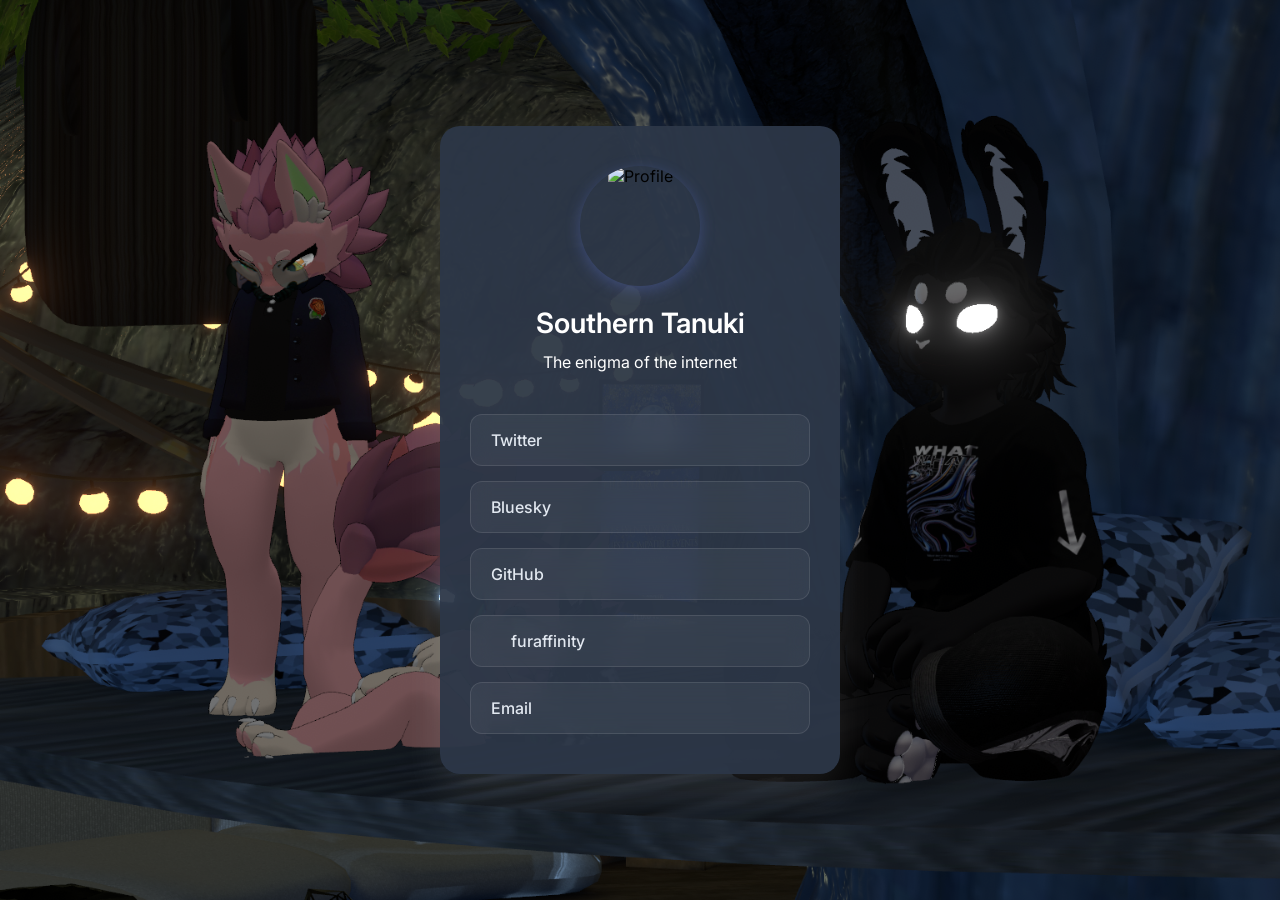
==== index.html @ 139c99a0 "int commit" ====
<!DOCTYPE html>
<html lang="en">
<head>
    <meta charset="UTF-8">
    <meta name="viewport" content="width=device-width, initial-scale=1.0">
    <title>Southern Tanuki | Link in Bio</title>
    <meta name="description" content="The enigma of the internet">
    <meta property="og:type" content="website">
    <meta property="og:url" content="southerntanuki.com">
    <meta property="og:site_name" content="Southern Tanuki">
    <meta property="og:title" content="Southern Tanuki | Link in Bio">
    <meta property="og:description" content="The enigma of the internet">
    <meta property="og:image" content="https://pbs.twimg.com/profile_images/2035266976721821696/R-woqeCP_400x400.jpg">
    <link rel="stylesheet" href="/styles.css">
    <link rel="preconnect" href="https://fonts.googleapis.com">
    <link rel="preconnect" href="https://fonts.gstatic.com" crossorigin>
    <link href="https://fonts.googleapis.com/css2?family=Inter:wght@400;500;600&display=swap" rel="stylesheet">
    <link rel="stylesheet" href="https://cdnjs.cloudflare.com/ajax/libs/font-awesome/7.0.1/css/all.min.css" integrity="sha512-2SwdPD6INVrV/lHTZbO2nodKhrnDdJK9/kg2XD1r9uGqPo1cUbujc+IYdlYdEErWNu69gVcYgdxlmVmzTWnetw==" crossorigin="anonymous" referrerpolicy="no-referrer" />
</head>
<body>
    <div class="container">
        <div class="profile-section">
            <div class="profile-image">
                <img src="https://pbs.twimg.com/profile_images/2035266976721821696/R-woqeCP_400x400.jpg" alt="Profile" class="profile-img">
            </div>
            <h1 class="profile-name">Southern Tanuki</h1>
            <p class="profile-bio">The enigma of the internet</p>
        </div>
        
        <div class="links-section">
            <div class="social-links">
                <a href="https://x.com/southerntanuki" class="social-link" target="_blank" rel="noopener noreferrer">                
                    <div class="social-name"><i class="fa-brands fa-twitter"></i> Twitter</div>
                    <i class="fa-solid fa-arrow-right social-arrow"></i>
                </a>
                <a href="https://bsky.app/profile/southerntanuki.com" class="social-link" target="_blank" rel="noopener noreferrer">
                    <div class="social-name"><i class="fa-brands fa-bluesky"></i> Bluesky</div>
                    <i class="fa-solid fa-arrow-right social-arrow"></i>
                </a>
                <a href="https://github.com/SouthernTanuki" class="social-link" target="_blank" rel="noopener noreferrer">
                    <div class="social-name"><i class="fa-brands fa-github"></i> GitHub</div>
                    <i class="fa-solid fa-arrow-right social-arrow"></i>
                </a>
                <a href="https://www.furaffinity.net/user/shadowcircuit" class="social-link" target="_blank" rel="noopener noreferrer">
                    <div class="social-name"><img src="https://simpleicons.org/icons/furaffinity.svg" alt="" class="social-icon"> furaffinity</div>
                    <i class="fa-solid fa-arrow-right social-arrow"></i>
                </a>
                <a href="mailto:hello@southerntanuki.com?body=Hi%2C%20it's%20cool%20that%20you're%20interested%20in%20contacting%20me.%20Tell%20me%20hi%20or%2C%20I%20don't%20know%2C%20suggest%20artists%20I%20should%20follow%20or%20something%20like%20that.%20That's%20what%20emails%20are%20for%2C%20right%3F%20" class="social-link" target="_blank" rel="noopener noreferrer">
                    <div class="social-name"><i class="fa-solid fa-envelope"></i> Email</div>
                    <i class="fa-solid fa-arrow-right social-arrow"></i>
                </a>
            </div>
        </div>
    </div>
</body>
</html>
---- styles.css ----
* {
    margin: 0;
    padding: 0;
    box-sizing: border-box;
}

body {
    font-family: 'Inter', -apple-system, BlinkMacSystemFont, 'Segoe UI', Roboto, Oxygen, Ubuntu, Cantarell, sans-serif;
    background: url(/assets/VRChat_2026-02-02_20-24-48.605_1920x1080.png);
    background-size: cover;
    background-position: center;
    background-repeat: no-repeat;
    min-height: 100vh;
    display: flex;
    align-items: center;
    justify-content: center;
    padding: 20px;
}

.container {
    background: rgba(45, 55, 72, 0.95);
    border-radius: 20px;
    box-shadow: 0 20px 40px rgba(255, 255, 255, 0.1);
    max-width: 400px;
    width: 100%;
    padding: 40px 30px;
    text-align: center;
}

.profile-section {
    margin-bottom: 40px;
}

.profile-image {
    width: 120px;
    height: 120px;
    margin: 0 auto 20px;
    border-radius: 50%;
    overflow: hidden;
    box-shadow: 0 4px 15px rgba(102, 126, 234, 0.3);
}

.profile-image img {
    width: 100%;
    height: 100%;
    object-fit: cover;
}

.profile-name {
    font-size: 28px;
    font-weight: 600;
    color: #fff;
    margin-bottom: 10px;
}

.profile-bio {
    font-size: 16px;
    color: #fff;
    line-height: 1.5;
}

.social-links {
    display: flex;
    flex-direction: column;
    gap: 15px;
}

.social-icon {
    width: 1em; 
    height: 1em; 
    vertical-align: middle; 
    filter: invert(1);
}

.social-link {
    display: flex;
    align-items: center;
    padding: 15px 20px;
    background: rgba(255, 255, 255, 0.05);
    border-radius: 12px;
    text-decoration: none;
    color: #e2e8f0;
    font-weight: 500;
    transition: all 0.3s ease;
    border: 1px solid rgba(255, 255, 255, 0.1);
    backdrop-filter: blur(10px);
}

.social-link:hover {
    background: rgba(102, 126, 234, 0.2);
    box-shadow: 0 4px 12px rgba(102, 126, 234, 0.2);
    border-color: #667eea;
    color: #fff;
}

.social-arrow {
    color: #667eea;
    opacity: 0.7;
}

.social-name {
    flex: 1;
    text-align: left;
}

.error-code {
    font-size: 96px;
    font-weight: 600;
    color: #667eea;
    margin-bottom: 20px;
    text-shadow: 0 4px 15px rgba(102, 126, 234, 0.3);
}
.error-title {
    font-size: 24px;
    font-weight: 600;
    color: #fff;
    margin-bottom: 10px;
}
.error-message {
    font-size: 16px;
    color: #e2e8f0;
    line-height: 1.5;
    margin-bottom: 30px;
}
.redirect-info {
    font-size: 14px;
    color: #a0aec0;
    margin-bottom: 20px;
}
.home-button {
    display: inline-flex;
    align-items: center;
    gap: 10px;
    padding: 15px 30px;
    background: rgba(102, 126, 234, 0.2);
    border: 1px solid #667eea;
    border-radius: 12px;
    color: #fff;
    text-decoration: none;
    font-weight: 500;
    transition: all 0.3s ease;
}
.home-button:hover {
    background: rgba(102, 126, 234, 0.3);
    box-shadow: 0 4px 12px rgba(102, 126, 234, 0.3);
}

@media (max-width: 480px) {
    .error-code {
        font-size: 72px;
    }
    .error-title {
        font-size: 20px;
    }
}

@media (max-width: 480px) {
    .container {
        padding: 30px 20px;
    }
    
    .profile-name {
        font-size: 24px;
    }
    
    .profile-bio {
        font-size: 14px;
    }
}
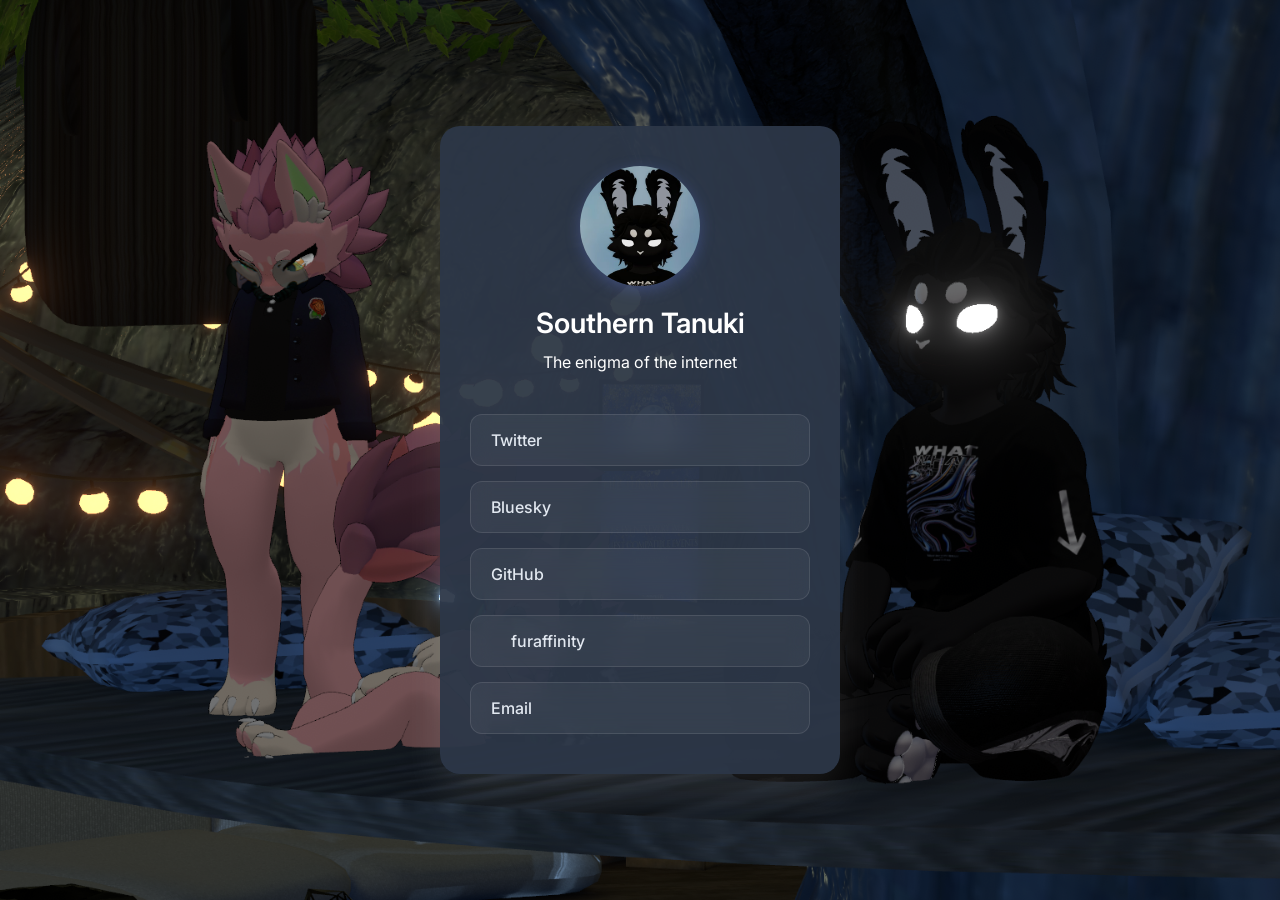
==== commit d5a178fe: "fix for strict browsing protection browsers" ====
--- a/index.html
+++ b/index.html
@@ -10,7 +10,7 @@
     <meta property="og:site_name" content="Southern Tanuki">
     <meta property="og:title" content="Southern Tanuki | Link in Bio">
     <meta property="og:description" content="The enigma of the internet">
-    <meta property="og:image" content="https://pbs.twimg.com/profile_images/2035266976721821696/R-woqeCP_400x400.jpg">
+    <meta property="og:image" content="/assets/R-woqeCP_400x400.jpg">
     <link rel="stylesheet" href="/styles.css">
     <link rel="preconnect" href="https://fonts.googleapis.com">
     <link rel="preconnect" href="https://fonts.gstatic.com" crossorigin>
@@ -21,7 +21,7 @@
     <div class="container">
         <div class="profile-section">
             <div class="profile-image">
-                <img src="https://pbs.twimg.com/profile_images/2035266976721821696/R-woqeCP_400x400.jpg" alt="Profile" class="profile-img">
+                <img src="/assets/R-woqeCP_400x400.jpg" alt="Profile" class="profile-img">
             </div>
             <h1 class="profile-name">Southern Tanuki</h1>
             <p class="profile-bio">The enigma of the internet</p>
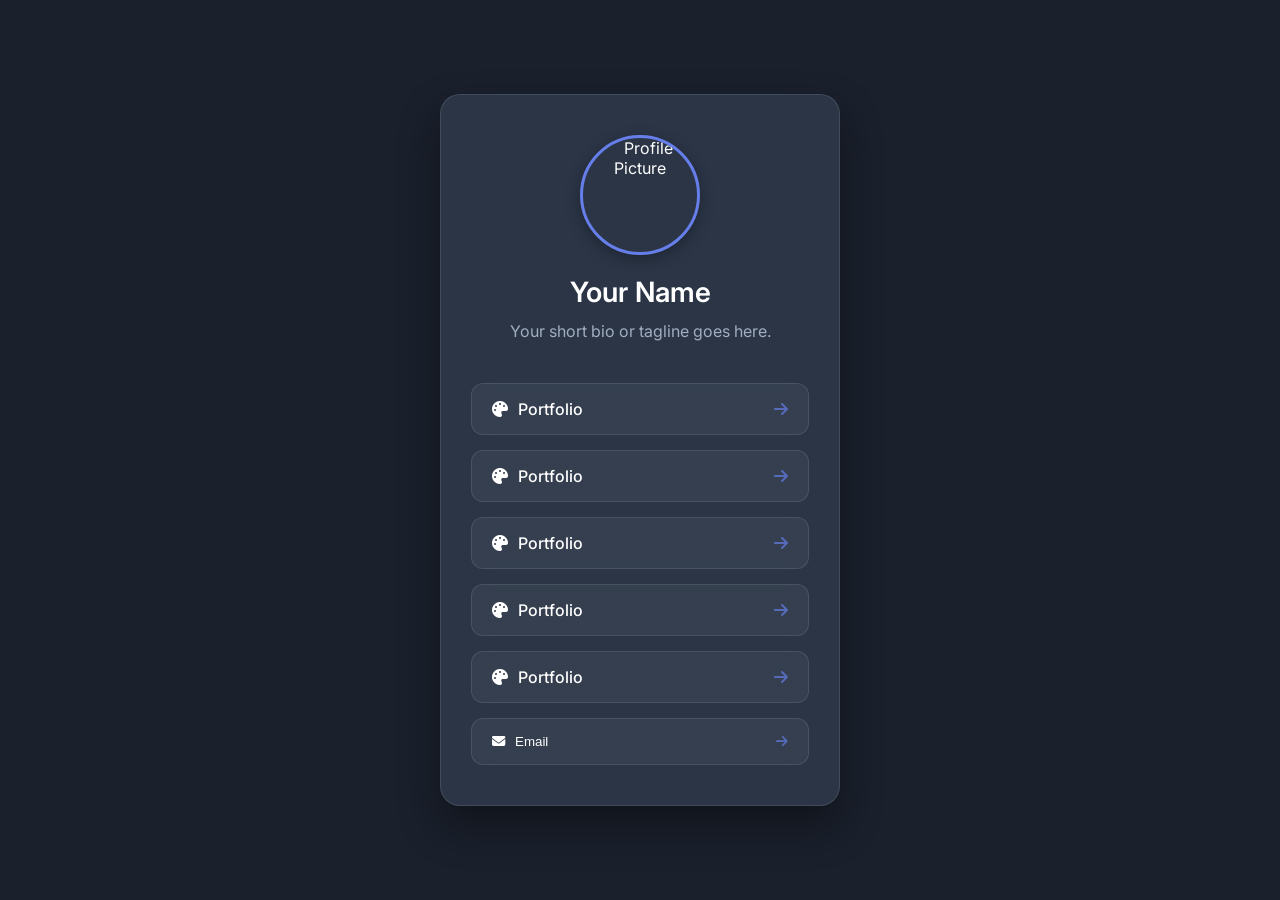
==== commit 79bacd64: "Debranded code" ====
--- a/index.html
+++ b/index.html
@@ -3,54 +3,109 @@
 <head>
     <meta charset="UTF-8">
     <meta name="viewport" content="width=device-width, initial-scale=1.0">
-    <title>Southern Tanuki | Link in Bio</title>
-    <meta name="description" content="The enigma of the internet">
+    <title>Your Name | Link in Bio</title>
+    
+    <!-- SEO & Meta -->
+    <meta name="description" content="Your short bio or tagline goes here.">
+    
+    <!-- Open Graph / Facebook -->
     <meta property="og:type" content="website">
-    <meta property="og:url" content="southerntanuki.com">
-    <meta property="og:site_name" content="Southern Tanuki">
-    <meta property="og:title" content="Southern Tanuki | Link in Bio">
-    <meta property="og:description" content="The enigma of the internet">
-    <meta property="og:image" content="/assets/R-woqeCP_400x400.jpg">
-    <link rel="stylesheet" href="/styles.css">
+    <meta property="og:url" content="https://yourdomain.com/">
+    <meta property="og:site_name" content="Your Name">
+    <meta property="og:title" content="Your Name | Link in Bio">
+    <meta property="og:description" content="Your short bio or tagline goes here.">
+    <meta property="og:image" content="./assets/profile.jpg">
+
+    <!-- Twitter -->
+    <meta name="twitter:card" content="summary_large_image">
+    <meta name="twitter:title" content="Your Name | Link in Bio">
+    <meta name="twitter:description" content="Your short bio or tagline goes here.">
+    <meta name="twitter:image" content="./assets/profile.jpg">
+
+    <!-- Theme Color (Matches your primary color) -->
+    <meta name="theme-color" content="#667eea">
+
+    <!-- Fonts & Icons -->
     <link rel="preconnect" href="https://fonts.googleapis.com">
     <link rel="preconnect" href="https://fonts.gstatic.com" crossorigin>
     <link href="https://fonts.googleapis.com/css2?family=Inter:wght@400;500;600&display=swap" rel="stylesheet">
-    <link rel="stylesheet" href="https://cdnjs.cloudflare.com/ajax/libs/font-awesome/7.0.1/css/all.min.css" integrity="sha512-2SwdPD6INVrV/lHTZbO2nodKhrnDdJK9/kg2XD1r9uGqPo1cUbujc+IYdlYdEErWNu69gVcYgdxlmVmzTWnetw==" crossorigin="anonymous" referrerpolicy="no-referrer" />
+    <link rel="stylesheet" href="https://cdnjs.cloudflare.com/ajax/libs/font-awesome/6.5.1/css/all.min.css" integrity="sha512-DTOQO9RWCH3ppGqcWaEA1BIZOC6xxalwEsw9c2QQeAIftl+Vegovlnee1c9QX4TctnWMn13TZye+giMm8e2LwA==" crossorigin="anonymous" referrerpolicy="no-referrer" />
+    
+    <!-- Favicon (Add your own icons to assets folder) -->
+    <link rel="icon" type="image/x-icon" href="./assets/favicon.ico">
+
+    <link rel="stylesheet" href="/styles.css">
 </head>
 <body>
     <div class="container">
         <div class="profile-section">
             <div class="profile-image">
-                <img src="/assets/R-woqeCP_400x400.jpg" alt="Profile" class="profile-img">
+                <!-- REPLACE: Put your image in assets/profile.jpg -->
+                <img src="./assets/profile.jpg" alt="Profile Picture" class="profile-img">
             </div>
-            <h1 class="profile-name">Southern Tanuki</h1>
-            <p class="profile-bio">The enigma of the internet</p>
+            <!-- REPLACE: Your Name -->
+            <h1 class="profile-name">Your Name</h1>
+            <!-- REPLACE: Your Bio -->
+            <p class="profile-bio">Your short bio or tagline goes here.</p>
         </div>
         
+        <!-- Links (e.g., X, bluesky, etc.) -->
         <div class="links-section">
             <div class="social-links">
-                <a href="https://x.com/southerntanuki" class="social-link" target="_blank" rel="noopener noreferrer">                
-                    <div class="social-name"><i class="fa-brands fa-twitter"></i> Twitter</div>
+                <!-- Custom Link (e.g., ArtStation, Ko-fi, etc.) -->
+                <a href="https://example.com" class="social-link" target="_blank" rel="noopener noreferrer">
+                    <div class="social-name"><i class="fa-solid fa-palette"></i> Portfolio</div>
                     <i class="fa-solid fa-arrow-right social-arrow"></i>
                 </a>
-                <a href="https://bsky.app/profile/southerntanuki.com" class="social-link" target="_blank" rel="noopener noreferrer">
-                    <div class="social-name"><i class="fa-brands fa-bluesky"></i> Bluesky</div>
+                
+                <!-- Custom Link (e.g., ArtStation, Ko-fi, etc.) -->
+                <a href="https://example.com" class="social-link" target="_blank" rel="noopener noreferrer">
+                    <div class="social-name"><i class="fa-solid fa-palette"></i> Portfolio</div>
                     <i class="fa-solid fa-arrow-right social-arrow"></i>
                 </a>
-                <a href="https://github.com/SouthernTanuki" class="social-link" target="_blank" rel="noopener noreferrer">
-                    <div class="social-name"><i class="fa-brands fa-github"></i> GitHub</div>
+
+                <!-- Custom Link (e.g., ArtStation, Ko-fi, etc.) -->
+                <a href="https://example.com" class="social-link" target="_blank" rel="noopener noreferrer">
+                    <div class="social-name"><i class="fa-solid fa-palette"></i> Portfolio</div>
                     <i class="fa-solid fa-arrow-right social-arrow"></i>
                 </a>
-                <a href="https://www.furaffinity.net/user/shadowcircuit" class="social-link" target="_blank" rel="noopener noreferrer">
-                    <div class="social-name"><img src="https://simpleicons.org/icons/furaffinity.svg" alt="" class="social-icon"> furaffinity</div>
+
+                <!-- Custom Link (e.g., ArtStation, Ko-fi, etc.) -->
+                <a href="https://example.com" class="social-link" target="_blank" rel="noopener noreferrer">
+                    <div class="social-name"><i class="fa-solid fa-palette"></i> Portfolio</div>
                     <i class="fa-solid fa-arrow-right social-arrow"></i>
                 </a>
-                <a href="mailto:hello@southerntanuki.com?body=Hi%2C%20it's%20cool%20that%20you're%20interested%20in%20contacting%20me.%20Tell%20me%20hi%20or%2C%20I%20don't%20know%2C%20suggest%20artists%20I%20should%20follow%20or%20something%20like%20that.%20That's%20what%20emails%20are%20for%2C%20right%3F%20" class="social-link" target="_blank" rel="noopener noreferrer">
+
+                <!-- Custom Link (e.g., ArtStation, Ko-fi, etc.) -->
+                <a href="https://example.com" class="social-link" target="_blank" rel="noopener noreferrer">
+                    <div class="social-name"><i class="fa-solid fa-palette"></i> Portfolio</div>
+                    <i class="fa-solid fa-arrow-right social-arrow"></i>
+                </a>
+
+
+                <!-- REPLACE: Set your email address in the data-email attribute below -->
+                <button class="social-link email-trigger" id="emailTrigger">
                     <div class="social-name"><i class="fa-solid fa-envelope"></i> Email</div>
                     <i class="fa-solid fa-arrow-right social-arrow"></i>
-                </a>
+                </button>
             </div>
         </div>
     </div>
+
+    <!-- Modal -->
+    <div class="modal-overlay" id="emailModal">
+        <div class="modal">
+            <div class="modal-header">
+                <h3>Email Address Copied!</h3>
+                <button class="modal-close" id="modalClose">&times;</button>
+            </div>
+            <div class="modal-body">
+                <p class="modal-note">Paste it into your email client and say hi!</p>
+            </div>
+            <button class="modal-btn" id="modalBtn">Got it</button>
+        </div>
+    </div>
+
+    <script src="/script.js"></script>
 </body>
 </html>
--- a/styles.css
+++ b/styles.css
@@ -1,3 +1,20 @@
+/* =========================================
+   THEME VARIABLES
+   Edit these to change the entire color scheme
+   and background image
+   ========================================= */
+:root {
+    --primary-color: #667eea;       /* Main accent color */
+    --primary-hover: #5a67d8;       /* Darker shade for hover states */
+    --bg-overlay: rgba(45, 55, 72, 0.95); /* Card background */
+    --bg-image: url('./assets/background.jpg'); /* Your background image */
+    --text-main: #ffffff;
+    --text-muted: #a0aec0;
+    --link-bg: rgba(255, 255, 255, 0.05);
+    --link-border: rgba(255, 255, 255, 0.1);
+    --link-hover-bg: rgba(102, 126, 234, 0.2);
+}
+
 * {
     margin: 0;
     padding: 0;
@@ -6,25 +23,32 @@
 
 body {
     font-family: 'Inter', -apple-system, BlinkMacSystemFont, 'Segoe UI', Roboto, Oxygen, Ubuntu, Cantarell, sans-serif;
-    background: url(/assets/VRChat_2026-02-02_20-24-48.605_1920x1080.png);
+    
+    /* Background Setup */
+    background-color: #1a202c; /* Fallback color if image fails */
+    background-image: var(--bg-image);
     background-size: cover;
     background-position: center;
     background-repeat: no-repeat;
+    background-attachment: fixed;
+    
     min-height: 100vh;
     display: flex;
     align-items: center;
     justify-content: center;
     padding: 20px;
+    color: var(--text-main);
 }
 
 .container {
-    background: rgba(45, 55, 72, 0.95);
+    background: var(--bg-overlay);
     border-radius: 20px;
-    box-shadow: 0 20px 40px rgba(255, 255, 255, 0.1);
+    box-shadow: 0 20px 40px rgba(0, 0, 0, 0.4);
     max-width: 400px;
     width: 100%;
     padding: 40px 30px;
     text-align: center;
+    border: 1px solid rgba(255, 255, 255, 0.1);
 }
 
 .profile-section {
@@ -37,7 +61,8 @@
     margin: 0 auto 20px;
     border-radius: 50%;
     overflow: hidden;
-    box-shadow: 0 4px 15px rgba(102, 126, 234, 0.3);
+    box-shadow: 0 4px 15px rgba(0, 0, 0, 0.3);
+    border: 3px solid var(--primary-color);
 }
 
 .profile-image img {
@@ -49,13 +74,13 @@
 .profile-name {
     font-size: 28px;
     font-weight: 600;
-    color: #fff;
+    color: var(--text-main);
     margin-bottom: 10px;
 }
 
 .profile-bio {
     font-size: 16px;
-    color: #fff;
+    color: var(--text-muted);
     line-height: 1.5;
 }
 
@@ -76,82 +101,160 @@
     display: flex;
     align-items: center;
     padding: 15px 20px;
-    background: rgba(255, 255, 255, 0.05);
+    background: var(--link-bg);
     border-radius: 12px;
     text-decoration: none;
-    color: #e2e8f0;
+    color: var(--text-main);
     font-weight: 500;
     transition: all 0.3s ease;
-    border: 1px solid rgba(255, 255, 255, 0.1);
+    border: 1px solid var(--link-border);
     backdrop-filter: blur(10px);
+    cursor: pointer;
 }
 
 .social-link:hover {
-    background: rgba(102, 126, 234, 0.2);
-    box-shadow: 0 4px 12px rgba(102, 126, 234, 0.2);
-    border-color: #667eea;
+    background: var(--link-hover-bg);
+    box-shadow: 0 4px 12px rgba(0, 0, 0, 0.2);
+    border-color: var(--primary-color);
     color: #fff;
+    transform: translateY(-2px);
 }
 
 .social-arrow {
-    color: #667eea;
+    color: var(--primary-color);
     opacity: 0.7;
+    transition: transform 0.3s ease;
+}
+
+.social-link:hover .social-arrow {
+    transform: translateX(4px);
+    opacity: 1;
 }
 
 .social-name {
     flex: 1;
     text-align: left;
-}
-
-.error-code {
-    font-size: 96px;
+    display: flex;
+    align-items: center;
+    gap: 10px;
+}
+
+
+.modal-overlay {
+    position: fixed;
+    top: 0;
+    left: 0;
+    width: 100%;
+    height: 100%;
+    background: rgba(0, 0, 0, 0.8);
+    display: flex;
+    align-items: center;
+    justify-content: center;
+    z-index: 1000;
+    opacity: 0;
+    visibility: hidden;
+    transition: all 0.3s ease;
+    backdrop-filter: blur(5px);
+}
+
+.modal-overlay.active {
+    opacity: 1;
+    visibility: visible;
+}
+
+.modal {
+    background: #2d3748;
+    border-radius: 16px;
+    padding: 30px;
+    max-width: 450px;
+    width: 90%;
+    box-shadow: 0 20px 60px rgba(0, 0, 0, 0.5);
+    transform: scale(0.9);
+    transition: transform 0.3s ease;
+    border: 1px solid rgba(255, 255, 255, 0.1);
+}
+
+.modal-overlay.active .modal {
+    transform: scale(1);
+}
+
+.modal-header {
+    display: flex;
+    justify-content: space-between;
+    align-items: center;
+    margin-bottom: 20px;
+}
+
+.modal-header h3 {
+    color: var(--text-main);
+    font-size: 20px;
+    margin: 0;
+}
+
+.modal-close {
+    background: none;
+    border: none;
+    color: var(--text-muted);
+    font-size: 28px;
+    cursor: pointer;
+    padding: 0;
+    line-height: 1;
+    transition: color 0.2s;
+}
+
+.modal-close:hover {
+    color: var(--text-main);
+}
+
+.modal-body {
+    color: var(--text-muted);
+    line-height: 1.6;
+}
+
+.modal-body p {
+    margin-bottom: 15px;
+}
+
+.modal-body strong {
+    color: var(--text-main);
+}
+
+.modal-body code {
+    display: block;
+    background: rgba(102, 126, 234, 0.15);
+    padding: 12px 16px;
+    border-radius: 8px;
+    font-family: 'Courier New', monospace;
+    color: var(--primary-color);
+    word-break: break-all;
+    margin: 15px 0;
+    border: 1px solid rgba(102, 126, 234, 0.3);
+    text-align: center;
+}
+
+.modal-note {
+    font-size: 14px;
+    color: var(--text-muted);
+    margin-top: 10px;
+    font-style: italic;
+}
+
+.modal-btn {
+    width: 100%;
+    padding: 14px;
+    background: var(--primary-color);
+    border: none;
+    border-radius: 10px;
+    color: #fff;
     font-weight: 600;
-    color: #667eea;
-    margin-bottom: 20px;
-    text-shadow: 0 4px 15px rgba(102, 126, 234, 0.3);
-}
-.error-title {
-    font-size: 24px;
-    font-weight: 600;
-    color: #fff;
-    margin-bottom: 10px;
-}
-.error-message {
     font-size: 16px;
-    color: #e2e8f0;
-    line-height: 1.5;
-    margin-bottom: 30px;
-}
-.redirect-info {
-    font-size: 14px;
-    color: #a0aec0;
-    margin-bottom: 20px;
-}
-.home-button {
-    display: inline-flex;
-    align-items: center;
-    gap: 10px;
-    padding: 15px 30px;
-    background: rgba(102, 126, 234, 0.2);
-    border: 1px solid #667eea;
-    border-radius: 12px;
-    color: #fff;
-    text-decoration: none;
-    font-weight: 500;
-    transition: all 0.3s ease;
-}
-.home-button:hover {
-    background: rgba(102, 126, 234, 0.3);
-    box-shadow: 0 4px 12px rgba(102, 126, 234, 0.3);
-}
-
-@media (max-width: 480px) {
-    .error-code {
-        font-size: 72px;
-    }
-    .error-title {
-        font-size: 20px;
-    }
+    cursor: pointer;
+    margin-top: 20px;
+    transition: background 0.3s ease;
+}
+
+.modal-btn:hover {
+    background: var(--primary-hover);
 }
 
 @media (max-width: 480px) {
@@ -166,4 +269,8 @@
     .profile-bio {
         font-size: 14px;
     }
+    
+    .modal {
+        padding: 20px;
+    }
 }
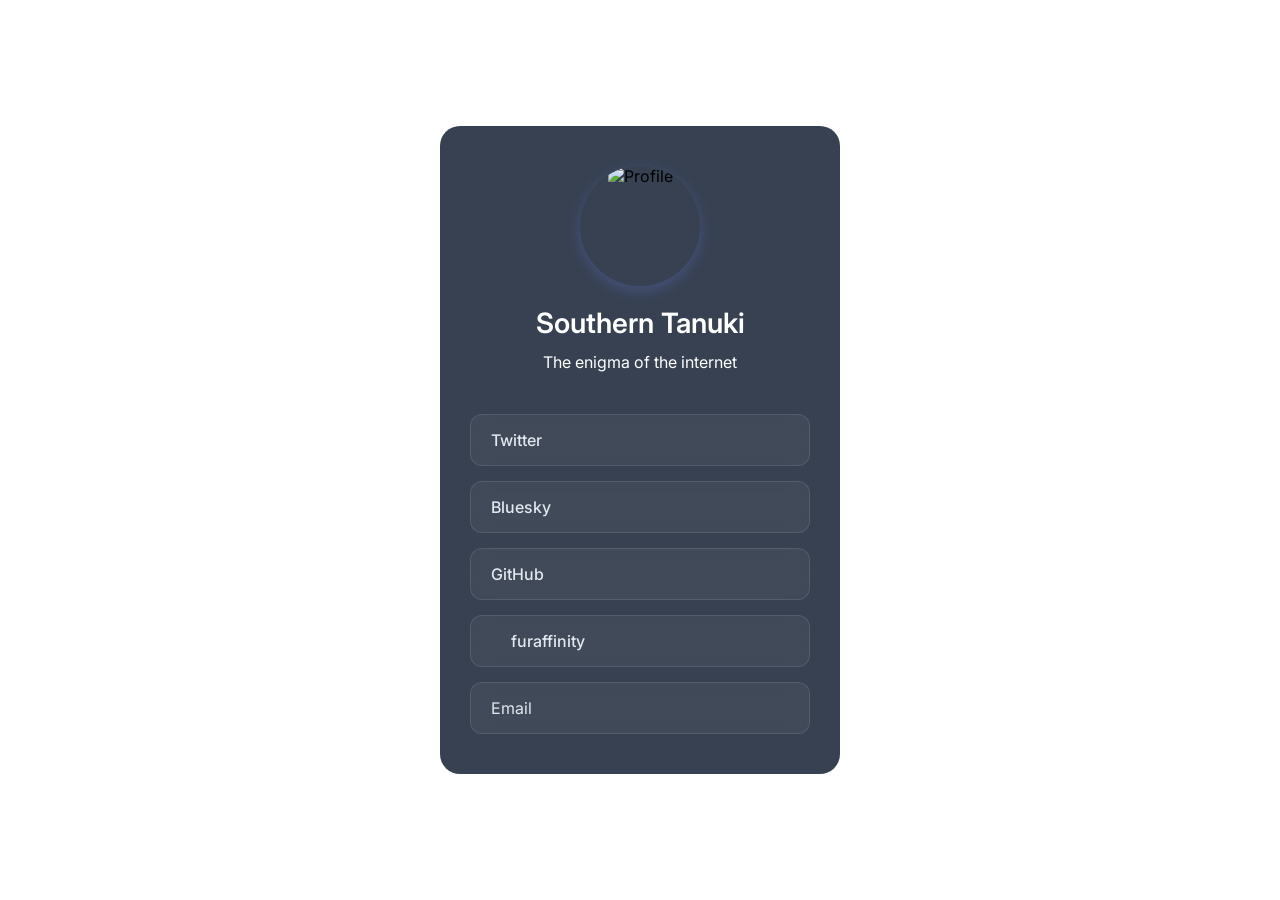
==== commit d612b961: "Basic QOL changes - Updated Email to be a modal - added twitter meta tags - added theme color - adde" ====
--- a/index.html
+++ b/index.html
@@ -3,87 +3,56 @@
 <head>
     <meta charset="UTF-8">
     <meta name="viewport" content="width=device-width, initial-scale=1.0">
-    <title>Your Name | Link in Bio</title>
-    
-    <!-- SEO & Meta -->
-    <meta name="description" content="Your short bio or tagline goes here.">
-    
-    <!-- Open Graph / Facebook -->
+    <title>Southern Tanuki | Link in Bio</title>
+    <link rel="icon" type="image/x-icon" href="/assets/R-woqeCP_400x400.jpg">
+    <meta name="description" content="The enigma of the internet">
     <meta property="og:type" content="website">
-    <meta property="og:url" content="https://yourdomain.com/">
-    <meta property="og:site_name" content="Your Name">
-    <meta property="og:title" content="Your Name | Link in Bio">
-    <meta property="og:description" content="Your short bio or tagline goes here.">
-    <meta property="og:image" content="./assets/profile.jpg">
-
-    <!-- Twitter -->
+    <meta property="og:url" content="southerntanuki.com">
+    <meta property="og:site_name" content="Southern Tanuki">
+    <meta property="og:title" content="Southern Tanuki | Link in Bio">
+    <meta property="og:description" content="The enigma of the internet">
+    <meta property="og:image" content="/assets/R-woqeCP_400x400.jpg">
     <meta name="twitter:card" content="summary_large_image">
-    <meta name="twitter:title" content="Your Name | Link in Bio">
-    <meta name="twitter:description" content="Your short bio or tagline goes here.">
-    <meta name="twitter:image" content="./assets/profile.jpg">
-
-    <!-- Theme Color (Matches your primary color) -->
+    <meta name="twitter:title" content="Southern Tanuki | Link in Bio">
+    <meta name="twitter:description" content="The enigma of the internet">
+    <meta name="twitter:image" content="/assets/VRChat_2026-02-02_20-24-48.605_1920x1080.png">
     <meta name="theme-color" content="#667eea">
-
-    <!-- Fonts & Icons -->
+    <link rel="stylesheet" href="/styles.css">
     <link rel="preconnect" href="https://fonts.googleapis.com">
     <link rel="preconnect" href="https://fonts.gstatic.com" crossorigin>
+    <link rel="preconnect" href="https://cdnjs.cloudflare.com">
+    <link rel="preconnect" href="https://simpleicons.org">
     <link href="https://fonts.googleapis.com/css2?family=Inter:wght@400;500;600&display=swap" rel="stylesheet">
-    <link rel="stylesheet" href="https://cdnjs.cloudflare.com/ajax/libs/font-awesome/6.5.1/css/all.min.css" integrity="sha512-DTOQO9RWCH3ppGqcWaEA1BIZOC6xxalwEsw9c2QQeAIftl+Vegovlnee1c9QX4TctnWMn13TZye+giMm8e2LwA==" crossorigin="anonymous" referrerpolicy="no-referrer" />
-    
-    <!-- Favicon (Add your own icons to assets folder) -->
-    <link rel="icon" type="image/x-icon" href="./assets/favicon.ico">
-
-    <link rel="stylesheet" href="/styles.css">
+    <link rel="stylesheet" href="https://cdnjs.cloudflare.com/ajax/libs/font-awesome/7.0.1/css/all.min.css" integrity="sha512-2SwdPD6INVrV/lHTZbO2nodKhrnDdJK9/kg2XD1r9uGqPo1cUbujc+IYdlYdEErWNu69gVcYgdxlmVmzTWnetw==" crossorigin="anonymous" referrerpolicy="no-referrer" />
 </head>
 <body>
     <div class="container">
         <div class="profile-section">
             <div class="profile-image">
-                <!-- REPLACE: Put your image in assets/profile.jpg -->
-                <img src="./assets/profile.jpg" alt="Profile Picture" class="profile-img">
+                <img src="/assets/R-woqeCP_400x400.jpg" alt="Profile" class="profile-img">
             </div>
-            <!-- REPLACE: Your Name -->
-            <h1 class="profile-name">Your Name</h1>
-            <!-- REPLACE: Your Bio -->
-            <p class="profile-bio">Your short bio or tagline goes here.</p>
+            <h1 class="profile-name">Southern Tanuki</h1>
+            <p class="profile-bio">The enigma of the internet</p>
         </div>
         
-        <!-- Links (e.g., X, bluesky, etc.) -->
         <div class="links-section">
             <div class="social-links">
-                <!-- Custom Link (e.g., ArtStation, Ko-fi, etc.) -->
-                <a href="https://example.com" class="social-link" target="_blank" rel="noopener noreferrer">
-                    <div class="social-name"><i class="fa-solid fa-palette"></i> Portfolio</div>
+                <a href="https://x.com/southerntanuki" class="social-link" target="_blank" rel="noopener noreferrer">                
+                    <div class="social-name"><i class="fa-brands fa-twitter"></i> Twitter</div>
                     <i class="fa-solid fa-arrow-right social-arrow"></i>
                 </a>
-                
-                <!-- Custom Link (e.g., ArtStation, Ko-fi, etc.) -->
-                <a href="https://example.com" class="social-link" target="_blank" rel="noopener noreferrer">
-                    <div class="social-name"><i class="fa-solid fa-palette"></i> Portfolio</div>
+                <a href="https://bsky.app/profile/southerntanuki.com" class="social-link" target="_blank" rel="noopener noreferrer">
+                    <div class="social-name"><i class="fa-brands fa-bluesky"></i> Bluesky</div>
                     <i class="fa-solid fa-arrow-right social-arrow"></i>
                 </a>
-
-                <!-- Custom Link (e.g., ArtStation, Ko-fi, etc.) -->
-                <a href="https://example.com" class="social-link" target="_blank" rel="noopener noreferrer">
-                    <div class="social-name"><i class="fa-solid fa-palette"></i> Portfolio</div>
+                <a href="https://github.com/SouthernTanuki" class="social-link" target="_blank" rel="noopener noreferrer">
+                    <div class="social-name"><i class="fa-brands fa-github"></i> GitHub</div>
                     <i class="fa-solid fa-arrow-right social-arrow"></i>
                 </a>
-
-                <!-- Custom Link (e.g., ArtStation, Ko-fi, etc.) -->
-                <a href="https://example.com" class="social-link" target="_blank" rel="noopener noreferrer">
-                    <div class="social-name"><i class="fa-solid fa-palette"></i> Portfolio</div>
+                <a href="https://www.furaffinity.net/user/shadowcircuit" class="social-link" target="_blank" rel="noopener noreferrer">
+                    <div class="social-name"><img src="https://simpleicons.org/icons/furaffinity.svg" alt="" class="social-icon"> furaffinity</div>
                     <i class="fa-solid fa-arrow-right social-arrow"></i>
                 </a>
-
-                <!-- Custom Link (e.g., ArtStation, Ko-fi, etc.) -->
-                <a href="https://example.com" class="social-link" target="_blank" rel="noopener noreferrer">
-                    <div class="social-name"><i class="fa-solid fa-palette"></i> Portfolio</div>
-                    <i class="fa-solid fa-arrow-right social-arrow"></i>
-                </a>
-
-
-                <!-- REPLACE: Set your email address in the data-email attribute below -->
                 <button class="social-link email-trigger" id="emailTrigger">
                     <div class="social-name"><i class="fa-solid fa-envelope"></i> Email</div>
                     <i class="fa-solid fa-arrow-right social-arrow"></i>
@@ -92,7 +61,6 @@
         </div>
     </div>
 
-    <!-- Modal -->
     <div class="modal-overlay" id="emailModal">
         <div class="modal">
             <div class="modal-header">
@@ -100,12 +68,15 @@
                 <button class="modal-close" id="modalClose">&times;</button>
             </div>
             <div class="modal-body">
-                <p class="modal-note">Paste it into your email client and say hi!</p>
+                <p class="modal-note">Paste it into your email client and say hi or, I don't know, suggest artists I should follow or something like that. That's what emails are for, right?… right?!!</p>
+                <p><strong>Why the change?</strong></p>
+                <p>TLDR: Bots, humans, or both were giving me unsolicited advertising in my inbox, and their future emails will bounce.</p>
+                <i class="modal-note">If there was a mistake, you can contact me at my socials, and I'll remove you from the bounce list.</i>
             </div>
             <button class="modal-btn" id="modalBtn">Got it</button>
         </div>
     </div>
 
-    <script src="/script.js"></script>
+<script src="/script.js"></script>    
 </body>
 </html>
--- a/styles.css
+++ b/styles.css
@@ -1,20 +1,3 @@
-/* =========================================
-   THEME VARIABLES
-   Edit these to change the entire color scheme
-   and background image
-   ========================================= */
-:root {
-    --primary-color: #667eea;       /* Main accent color */
-    --primary-hover: #5a67d8;       /* Darker shade for hover states */
-    --bg-overlay: rgba(45, 55, 72, 0.95); /* Card background */
-    --bg-image: url('./assets/background.jpg'); /* Your background image */
-    --text-main: #ffffff;
-    --text-muted: #a0aec0;
-    --link-bg: rgba(255, 255, 255, 0.05);
-    --link-border: rgba(255, 255, 255, 0.1);
-    --link-hover-bg: rgba(102, 126, 234, 0.2);
-}
-
 * {
     margin: 0;
     padding: 0;
@@ -23,32 +6,25 @@
 
 body {
     font-family: 'Inter', -apple-system, BlinkMacSystemFont, 'Segoe UI', Roboto, Oxygen, Ubuntu, Cantarell, sans-serif;
-    
-    /* Background Setup */
-    background-color: #1a202c; /* Fallback color if image fails */
-    background-image: var(--bg-image);
+    background: url(/assets/VRChat_2026-02-02_20-24-48.605_1920x1080.png);
     background-size: cover;
     background-position: center;
     background-repeat: no-repeat;
-    background-attachment: fixed;
-    
     min-height: 100vh;
     display: flex;
     align-items: center;
     justify-content: center;
     padding: 20px;
-    color: var(--text-main);
 }
 
 .container {
-    background: var(--bg-overlay);
+    background: rgba(45, 55, 72, 0.95);
     border-radius: 20px;
-    box-shadow: 0 20px 40px rgba(0, 0, 0, 0.4);
+    box-shadow: 0 20px 40px rgba(255, 255, 255, 0.1);
     max-width: 400px;
     width: 100%;
     padding: 40px 30px;
     text-align: center;
-    border: 1px solid rgba(255, 255, 255, 0.1);
 }
 
 .profile-section {
@@ -61,8 +37,7 @@
     margin: 0 auto 20px;
     border-radius: 50%;
     overflow: hidden;
-    box-shadow: 0 4px 15px rgba(0, 0, 0, 0.3);
-    border: 3px solid var(--primary-color);
+    box-shadow: 0 4px 15px rgba(102, 126, 234, 0.3);
 }
 
 .profile-image img {
@@ -74,13 +49,13 @@
 .profile-name {
     font-size: 28px;
     font-weight: 600;
-    color: var(--text-main);
+    color: #fff;
     margin-bottom: 10px;
 }
 
 .profile-bio {
     font-size: 16px;
-    color: var(--text-muted);
+    color: #fff;
     line-height: 1.5;
 }
 
@@ -101,44 +76,97 @@
     display: flex;
     align-items: center;
     padding: 15px 20px;
-    background: var(--link-bg);
+    background: rgba(255, 255, 255, 0.05);
     border-radius: 12px;
     text-decoration: none;
-    color: var(--text-main);
+    color: #e2e8f0;
     font-weight: 500;
     transition: all 0.3s ease;
-    border: 1px solid var(--link-border);
+    border: 1px solid rgba(255, 255, 255, 0.1);
     backdrop-filter: blur(10px);
-    cursor: pointer;
 }
 
 .social-link:hover {
-    background: var(--link-hover-bg);
-    box-shadow: 0 4px 12px rgba(0, 0, 0, 0.2);
-    border-color: var(--primary-color);
-    color: #fff;
-    transform: translateY(-2px);
+    background: rgba(102, 126, 234, 0.2);
+    box-shadow: 0 4px 12px rgba(102, 126, 234, 0.2);
+    border-color: #667eea;
+    color: #fff;
 }
 
 .social-arrow {
-    color: var(--primary-color);
+    color: #667eea;
     opacity: 0.7;
-    transition: transform 0.3s ease;
-}
-
-.social-link:hover .social-arrow {
-    transform: translateX(4px);
-    opacity: 1;
 }
 
 .social-name {
     flex: 1;
     text-align: left;
-    display: flex;
+}
+
+.error-code {
+    font-size: 96px;
+    font-weight: 600;
+    color: #667eea;
+    margin-bottom: 20px;
+    text-shadow: 0 4px 15px rgba(102, 126, 234, 0.3);
+}
+.error-title {
+    font-size: 24px;
+    font-weight: 600;
+    color: #fff;
+    margin-bottom: 10px;
+}
+.error-message {
+    font-size: 16px;
+    color: #e2e8f0;
+    line-height: 1.5;
+    margin-bottom: 30px;
+}
+.redirect-info {
+    font-size: 14px;
+    color: #a0aec0;
+    margin-bottom: 20px;
+}
+.home-button {
+    display: inline-flex;
     align-items: center;
     gap: 10px;
-}
-
+    padding: 15px 30px;
+    background: rgba(102, 126, 234, 0.2);
+    border: 1px solid #667eea;
+    border-radius: 12px;
+    color: #fff;
+    text-decoration: none;
+    font-weight: 500;
+    transition: all 0.3s ease;
+}
+.home-button:hover {
+    background: rgba(102, 126, 234, 0.3);
+    box-shadow: 0 4px 12px rgba(102, 126, 234, 0.3);
+}
+
+@media (max-width: 480px) {
+    .error-code {
+        font-size: 72px;
+    }
+    .error-title {
+        font-size: 20px;
+    }
+}
+
+@media (max-width: 480px) {
+    .container {
+        padding: 30px 20px;
+    }
+
+    .profile-name {
+        font-size: 24px;
+    }
+
+    .profile-bio {
+        font-size: 14px;
+    }
+}
 
 .modal-overlay {
     position: fixed;
@@ -146,7 +174,7 @@
     left: 0;
     width: 100%;
     height: 100%;
-    background: rgba(0, 0, 0, 0.8);
+    background: rgba(0, 0, 0, 0.7);
     display: flex;
     align-items: center;
     justify-content: center;
@@ -186,7 +214,7 @@
 }
 
 .modal-header h3 {
-    color: var(--text-main);
+    color: #fff;
     font-size: 20px;
     margin: 0;
 }
@@ -194,20 +222,19 @@
 .modal-close {
     background: none;
     border: none;
-    color: var(--text-muted);
+    color: #a0aec0;
     font-size: 28px;
     cursor: pointer;
     padding: 0;
     line-height: 1;
-    transition: color 0.2s;
 }
 
 .modal-close:hover {
-    color: var(--text-main);
+    color: #fff;
 }
 
 .modal-body {
-    color: var(--text-muted);
+    color: #e2e8f0;
     line-height: 1.6;
 }
 
@@ -216,33 +243,31 @@
 }
 
 .modal-body strong {
-    color: var(--text-main);
+    color: #fff;
 }
 
 .modal-body code {
     display: block;
-    background: rgba(102, 126, 234, 0.15);
+    background: rgba(102, 126, 234, 0.2);
     padding: 12px 16px;
     border-radius: 8px;
     font-family: 'Courier New', monospace;
-    color: var(--primary-color);
+    color: #667eea;
     word-break: break-all;
     margin: 15px 0;
     border: 1px solid rgba(102, 126, 234, 0.3);
-    text-align: center;
 }
 
 .modal-note {
     font-size: 14px;
-    color: var(--text-muted);
+    color: #a0aec0;
     margin-top: 10px;
-    font-style: italic;
 }
 
 .modal-btn {
     width: 100%;
     padding: 14px;
-    background: var(--primary-color);
+    background: #667eea;
     border: none;
     border-radius: 10px;
     color: #fff;
@@ -254,23 +279,14 @@
 }
 
 .modal-btn:hover {
-    background: var(--primary-hover);
-}
-
-@media (max-width: 480px) {
-    .container {
-        padding: 30px 20px;
-    }
-    
-    .profile-name {
-        font-size: 24px;
-    }
-    
-    .profile-bio {
-        font-size: 14px;
-    }
-    
-    .modal {
-        padding: 20px;
-    }
+    background: #5a67d8;
+}
+
+.email-trigger {
+    cursor: pointer;
+    font-family: inherit; 
+    font-size: inherit;
+    font-weight: inherit;
+    line-height: inherit;
+    outline: none;
 }
